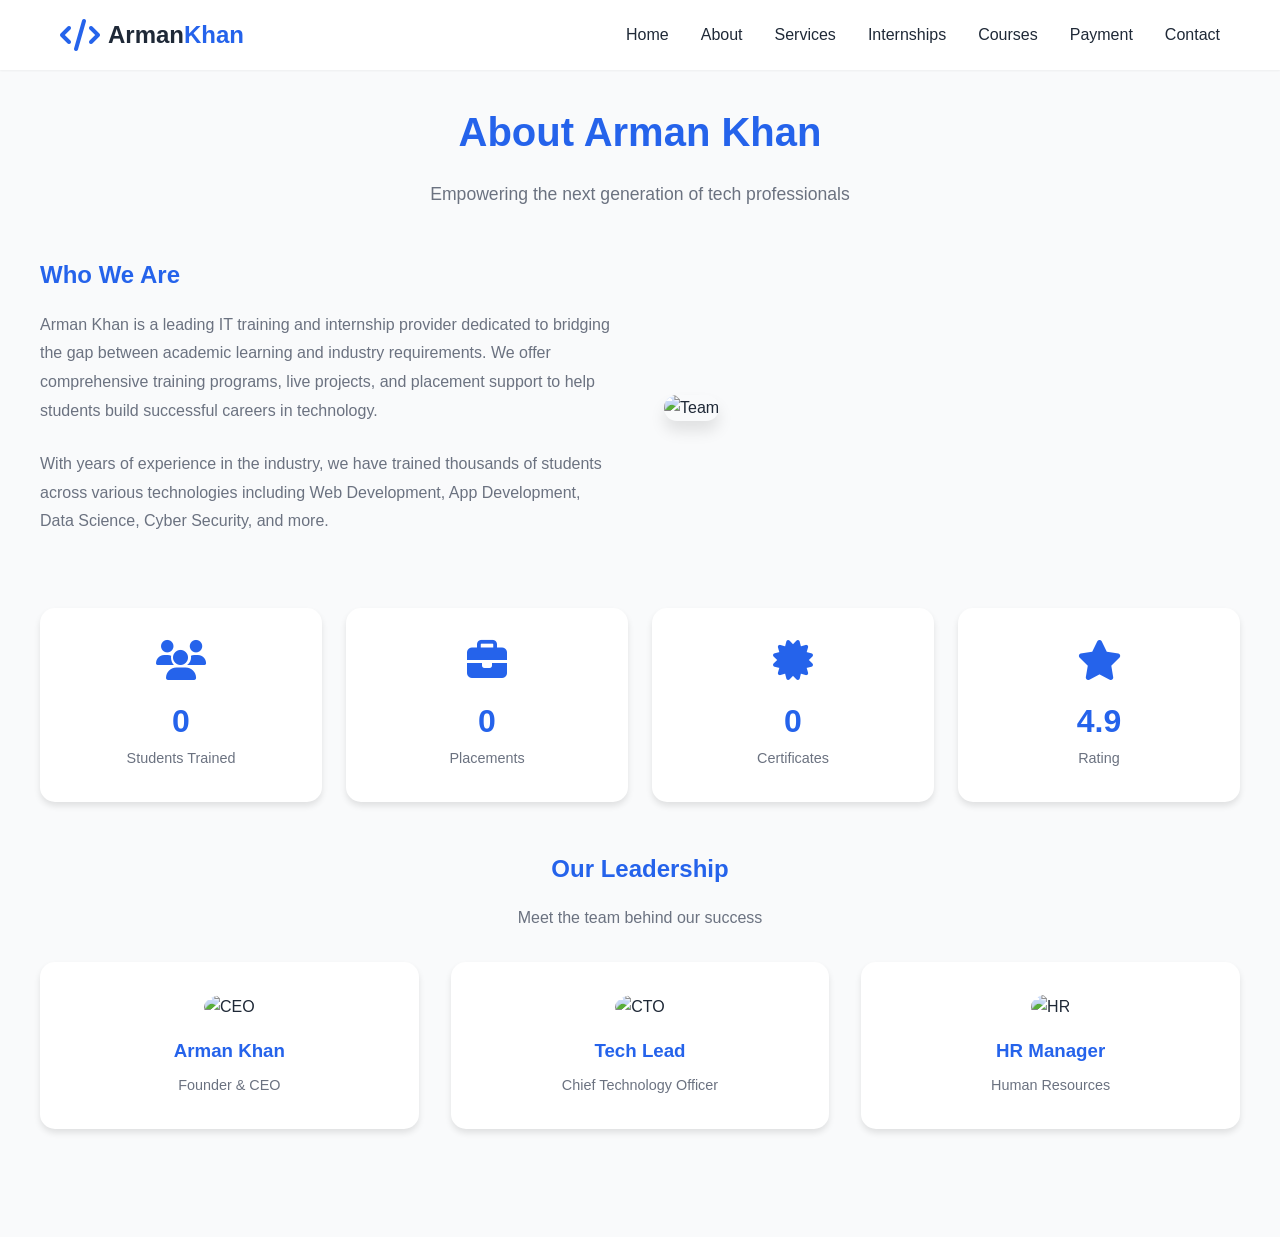
==== pages/about.html @ 66ed19c0 "Added multiple pages: About, Courses, Payment (Razorpay), Contact, Refer & Earn Co-authored-by: Qwen" ====
<!DOCTYPE html>
<html lang="en">
<head>
    <meta charset="UTF-8">
    <meta name="viewport" content="width=device-width, initial-scale=1.0">
    <title>About Us - Arman Khan</title>
    <link rel="stylesheet" href="../style.css">
    <link rel="stylesheet" href="https://cdnjs.cloudflare.com/ajax/libs/font-awesome/6.4.0/css/all.min.css">
    <style>
        .page-wrapper { min-height: 100vh; padding: 100px 20px 60px; background: var(--bg-light); }
        .page-container { max-width: 1200px; margin: 0 auto; }
        .page-header { text-align: center; margin-bottom: 3rem; }
        .page-header h1 { font-size: 2.5rem; color: var(--primary-color); margin-bottom: 1rem; }
        .page-header p { color: var(--text-secondary); font-size: 1.1rem; }
        .about-grid { display: grid; grid-template-columns: 1fr 1fr; gap: 3rem; align-items: center; margin-bottom: 3rem; }
        .about-content h2 { color: var(--primary-color); margin-bottom: 1rem; }
        .about-content p { color: var(--text-secondary); line-height: 1.8; margin-bottom: 1.5rem; }
        .about-image img { width: 100%; border-radius: 15px; box-shadow: var(--shadow-lg); }
        .stats-grid { display: grid; grid-template-columns: repeat(4, 1fr); gap: 1.5rem; margin: 3rem 0; }
        .stat-card { background: white; padding: 2rem; border-radius: 15px; text-align: center; box-shadow: var(--shadow-md); }
        .stat-card i { font-size: 2.5rem; color: var(--primary-color); margin-bottom: 1rem; }
        .stat-card .number { font-size: 2rem; font-weight: 700; color: var(--primary-color); }
        .stat-card .label { color: var(--text-secondary); font-size: 0.9rem; }
        .team-section { text-align: center; margin: 3rem 0; }
        .team-grid { display: grid; grid-template-columns: repeat(auto-fit, minmax(250px, 1fr)); gap: 2rem; margin-top: 2rem; }
        .team-card { background: white; padding: 2rem; border-radius: 15px; text-align: center; box-shadow: var(--shadow-md); }
        .team-card img { width: 120px; height: 120px; border-radius: 50%; margin-bottom: 1rem; object-fit: cover; }
        .team-card h3 { color: var(--primary-color); margin-bottom: 0.5rem; }
        .team-card p { color: var(--text-secondary); font-size: 0.9rem; }
        @media (max-width: 768px) { .about-grid, .stats-grid { grid-template-columns: 1fr; } }
    </style>
</head>
<body>
    <nav class="navbar" id="navbar">
        <div class="container nav-container">
            <a href="../index.html" class="logo">
                <i class="fas fa-code"></i>
                <span>Arman<span class="highlight">Khan</span></span>
            </a>
            <ul class="nav-menu">
                <li><a href="../index.html">Home</a></li>
                <li><a href="about.html">About</a></li>
                <li><a href="../index.html#services">Services</a></li>
                <li><a href="../index.html#internships">Internships</a></li>
                <li><a href="courses.html">Courses</a></li>
                <li><a href="payment.html">Payment</a></li>
                <li><a href="../index.html#contact">Contact</a></li>
            </ul>
        </div>
    </nav>

    <div class="page-wrapper">
        <div class="page-container">
            <div class="page-header">
                <h1>About Arman Khan</h1>
                <p>Empowering the next generation of tech professionals</p>
            </div>

            <div class="about-grid">
                <div class="about-content">
                    <h2>Who We Are</h2>
                    <p>Arman Khan is a leading IT training and internship provider dedicated to bridging the gap between academic learning and industry requirements. We offer comprehensive training programs, live projects, and placement support to help students build successful careers in technology.</p>
                    <p>With years of experience in the industry, we have trained thousands of students across various technologies including Web Development, App Development, Data Science, Cyber Security, and more.</p>
                </div>
                <div class="about-image">
                    <img src="https://images.unsplash.com/photo-1522071820081-009f0129c71c?w=600" alt="Team">
                </div>
            </div>

            <div class="stats-grid">
                <div class="stat-card">
                    <i class="fas fa-users"></i>
                    <div class="number" data-count="5000">0</div>
                    <div class="label">Students Trained</div>
                </div>
                <div class="stat-card">
                    <i class="fas fa-briefcase"></i>
                    <div class="number" data-count="500">0</div>
                    <div class="label">Placements</div>
                </div>
                <div class="stat-card">
                    <i class="fas fa-certificate"></i>
                    <div class="number" data-count="100">0</div>
                    <div class="label">Certificates</div>
                </div>
                <div class="stat-card">
                    <i class="fas fa-star"></i>
                    <div class="number">4.9</div>
                    <div class="label">Rating</div>
                </div>
            </div>

            <div class="team-section">
                <h2 style="color: var(--primary-color); margin-bottom: 1rem;">Our Leadership</h2>
                <p style="color: var(--text-secondary);">Meet the team behind our success</p>
                <div class="team-grid">
                    <div class="team-card">
                        <img src="https://avatar.iran.liara.run/public/1" alt="CEO">
                        <h3>Arman Khan</h3>
                        <p>Founder & CEO</p>
                    </div>
                    <div class="team-card">
                        <img src="https://avatar.iran.liara.run/public/2" alt="CTO">
                        <h3>Tech Lead</h3>
                        <p>Chief Technology Officer</p>
                    </div>
                    <div class="team-card">
                        <img src="https://avatar.iran.liara.run/public/3" alt="HR">
                        <h3>HR Manager</h3>
                        <p>Human Resources</p>
                    </div>
                </div>
            </div>
        </div>
    </div>

    <script src="../script.js"></script>
</body>
</html>
---- style.css ----
/* ==================== RESET & BASE ==================== */
* {
    margin: 0;
    padding: 0;
    box-sizing: border-box;
}

:root {
    --primary-color: #2563eb;
    --primary-dark: #1d4ed8;
    --secondary-color: #0ea5e9;
    --accent-color: #f59e0b;
    --success-color: #10b981;
    --text-primary: #1f2937;
    --text-secondary: #6b7280;
    --text-light: #9ca3af;
    --bg-white: #ffffff;
    --bg-light: #f9fafb;
    --bg-dark: #111827;
    --border-color: #e5e7eb;
    --shadow-sm: 0 1px 2px rgba(0, 0, 0, 0.05);
    --shadow-md: 0 4px 6px rgba(0, 0, 0, 0.1);
    --shadow-lg: 0 10px 15px rgba(0, 0, 0, 0.1);
    --shadow-xl: 0 20px 25px rgba(0, 0, 0, 0.15);
}

html {
    scroll-behavior: smooth;
}

body {
    font-family: 'Segoe UI', Tahoma, Geneva, Verdana, sans-serif;
    line-height: 1.6;
    color: var(--text-primary);
    background: var(--bg-white);
}

.container {
    max-width: 1200px;
    margin: 0 auto;
    padding: 0 20px;
}

.highlight {
    color: var(--primary-color);
}

.text-center {
    text-align: center;
}

/* ==================== NAVIGATION ==================== */
.navbar {
    position: fixed;
    top: 0;
    left: 0;
    right: 0;
    background: var(--bg-white);
    box-shadow: var(--shadow-sm);
    z-index: 1000;
    transition: all 0.3s ease;
}

.navbar.scrolled {
    box-shadow: var(--shadow-md);
}

.nav-container {
    display: flex;
    justify-content: space-between;
    align-items: center;
    padding: 1rem 20px;
}

.logo {
    display: flex;
    align-items: center;
    gap: 0.5rem;
    font-size: 1.5rem;
    font-weight: 700;
    color: var(--text-primary);
    text-decoration: none;
}

.logo i {
    color: var(--primary-color);
    font-size: 2rem;
}

.nav-menu {
    display: flex;
    list-style: none;
    gap: 2rem;
}

.nav-menu a {
    text-decoration: none;
    color: var(--text-primary);
    font-weight: 500;
    transition: color 0.3s ease;
    position: relative;
}

.nav-menu a::after {
    content: '';
    position: absolute;
    bottom: -5px;
    left: 0;
    width: 0;
    height: 2px;
    background: var(--primary-color);
    transition: width 0.3s ease;
}

.nav-menu a:hover::after {
    width: 100%;
}

.nav-menu a:hover {
    color: var(--primary-color);
}

.nav-buttons {
    display: flex;
    gap: 1rem;
}

.btn-login, .btn-register {
    padding: 0.5rem 1.5rem;
    border-radius: 8px;
    text-decoration: none;
    font-weight: 600;
    transition: all 0.3s ease;
}

.btn-login {
    color: var(--primary-color);
    border: 2px solid var(--primary-color);
}

.btn-login:hover {
    background: var(--primary-color);
    color: var(--bg-white);
}

.btn-register {
    background: var(--primary-color);
    color: var(--bg-white);
    border: 2px solid var(--primary-color);
}

.btn-register:hover {
    background: var(--primary-dark);
    border-color: var(--primary-dark);
}

.hamburger {
    display: none;
    flex-direction: column;
    gap: 5px;
    cursor: pointer;
}

.hamburger span {
    width: 25px;
    height: 3px;
    background: var(--primary-color);
    border-radius: 3px;
    transition: all 0.3s ease;
}

/* ==================== HERO SECTION ==================== */
.hero {
    position: relative;
    min-height: 100vh;
    display: flex;
    align-items: center;
    background: linear-gradient(135deg, #667eea 0%, #764ba2 100%);
    padding: 100px 20px 60px;
    overflow: hidden;
}

.hero-overlay {
    position: absolute;
    inset: 0;
    background: url('data:image/svg+xml,<svg xmlns="http://www.w3.org/2000/svg" viewBox="0 0 100 100"><circle cx="10" cy="10" r="1" fill="rgba(255,255,255,0.1)"/><circle cx="30" cy="50" r="1.5" fill="rgba(255,255,255,0.1)"/><circle cx="70" cy="30" r="1" fill="rgba(255,255,255,0.1)"/><circle cx="90" cy="80" r="1.5" fill="rgba(255,255,255,0.1)"/></svg>');
    opacity: 0.5;
}

.hero-content {
    position: relative;
    z-index: 1;
    text-align: center;
    color: var(--bg-white);
}

.hero-title {
    font-size: 3rem;
    font-weight: 800;
    margin-bottom: 1rem;
    line-height: 1.2;
}

.hero-title .highlight {
    color: var(--accent-color);
}

.hero-subtitle {
    font-size: 1.25rem;
    max-width: 700px;
    margin: 0 auto 2rem;
    opacity: 0.95;
}

.hero-stats {
    display: grid;
    grid-template-columns: repeat(4, 1fr);
    gap: 2rem;
    margin-bottom: 2rem;
}

.stat-item {
    display: flex;
    flex-direction: column;
    align-items: center;
    gap: 0.5rem;
}

.stat-item i {
    font-size: 2rem;
    margin-bottom: 0.5rem;
    color: var(--accent-color);
}

.stat-number {
    font-size: 2rem;
    font-weight: 700;
}

.stat-label {
    font-size: 0.875rem;
    opacity: 0.9;
}

.hero-buttons {
    display: flex;
    gap: 1rem;
    justify-content: center;
    flex-wrap: wrap;
    margin-bottom: 2rem;
}

.btn-primary, .btn-secondary, .btn-outline {
    padding: 1rem 2rem;
    border-radius: 10px;
    text-decoration: none;
    font-weight: 600;
    display: inline-flex;
    align-items: center;
    gap: 0.5rem;
    transition: all 0.3s ease;
}

.btn-primary {
    background: var(--accent-color);
    color: var(--bg-white);
}

.btn-primary:hover {
    transform: translateY(-3px);
    box-shadow: 0 10px 30px rgba(245, 158, 11, 0.4);
}

.btn-secondary {
    background: var(--bg-white);
    color: var(--primary-color);
}

.btn-secondary:hover {
    transform: translateY(-3px);
    box-shadow: 0 10px 30px rgba(255, 255, 255, 0.3);
}

.btn-outline {
    border: 2px solid var(--bg-white);
    color: var(--bg-white);
}

.btn-outline:hover {
    background: var(--bg-white);
    color: var(--primary-color);
}

.trust-badges {
    display: flex;
    gap: 2rem;
    justify-content: center;
    flex-wrap: wrap;
    margin-top: 2rem;
}

.trust-badges span {
    display: flex;
    align-items: center;
    gap: 0.5rem;
    font-size: 0.875rem;
    opacity: 0.9;
}

.trust-badges i {
    color: var(--success-color);
}

/* ==================== ABOUT SECTION ==================== */
.about {
    padding: 80px 20px;
    background: var(--bg-light);
}

.about-grid {
    display: grid;
    grid-template-columns: 1fr 1fr;
    gap: 4rem;
    align-items: center;
}

.section-title {
    font-size: 2.5rem;
    font-weight: 700;
    margin-bottom: 1rem;
}

.about-text {
    color: var(--text-secondary);
    font-size: 1.1rem;
    margin-bottom: 2rem;
    line-height: 1.8;
}

.mission-vision {
    display: grid;
    grid-template-columns: 1fr 1fr;
    gap: 1.5rem;
    margin-bottom: 2rem;
}

.mv-card {
    background: var(--bg-white);
    padding: 1.5rem;
    border-radius: 12px;
    box-shadow: var(--shadow-sm);
}

.mv-card i {
    font-size: 2rem;
    color: var(--primary-color);
    margin-bottom: 1rem;
}

.mv-card h3 {
    font-size: 1.25rem;
    margin-bottom: 0.5rem;
}

.mv-card p {
    color: var(--text-secondary);
    font-size: 0.9rem;
}

.about-features {
    display: grid;
    grid-template-columns: 1fr 1fr;
    gap: 1rem;
}

.feature {
    display: flex;
    align-items: center;
    gap: 0.75rem;
}

.feature i {
    color: var(--success-color);
    font-size: 1.25rem;
}

.about-image {
    position: relative;
}

.image-wrapper img {
    width: 100%;
    border-radius: 20px;
    box-shadow: var(--shadow-xl);
}

.experience-badge {
    position: absolute;
    bottom: -20px;
    left: -20px;
    background: var(--primary-color);
    color: var(--bg-white);
    padding: 1.5rem;
    border-radius: 15px;
    text-align: center;
    box-shadow: var(--shadow-lg);
}

.experience-badge .years {
    display: block;
    font-size: 2.5rem;
    font-weight: 700;
}

.experience-badge .text {
    font-size: 0.875rem;
    opacity: 0.9;
}

/* ==================== SERVICES SECTION ==================== */
.services {
    padding: 80px 20px;
}

.section-subtitle {
    color: var(--text-secondary);
    font-size: 1.1rem;
    margin-bottom: 3rem;
}

.services-grid {
    display: grid;
    grid-template-columns: repeat(3, 1fr);
    gap: 2rem;
}

.service-card {
    background: var(--bg-white);
    border: 1px solid var(--border-color);
    border-radius: 15px;
    padding: 2rem;
    transition: all 0.3s ease;
}

.service-card:hover {
    transform: translateY(-10px);
    box-shadow: var(--shadow-xl);
    border-color: var(--primary-color);
}

.service-icon {
    width: 70px;
    height: 70px;
    background: linear-gradient(135deg, var(--primary-color), var(--secondary-color));
    border-radius: 15px;
    display: flex;
    align-items: center;
    justify-content: center;
    margin-bottom: 1.5rem;
}

.service-icon i {
    font-size: 2rem;
    color: var(--bg-white);
}

.service-card h3 {
    font-size: 1.5rem;
    margin-bottom: 1rem;
}

.service-card p {
    color: var(--text-secondary);
    margin-bottom: 1.5rem;
    line-height: 1.7;
}

.service-features {
    list-style: none;
    margin-bottom: 1.5rem;
}

.service-features li {
    display: flex;
    align-items: center;
    gap: 0.5rem;
    margin-bottom: 0.5rem;
    color: var(--text-secondary);
}

.service-features i {
    color: var(--success-color);
}

.btn-service {
    display: inline-flex;
    align-items: center;
    gap: 0.5rem;
    color: var(--primary-color);
    text-decoration: none;
    font-weight: 600;
    transition: gap 0.3s ease;
}

.btn-service:hover {
    gap: 1rem;
}

/* ==================== INTERNSHIPS SECTION ==================== */
.internships {
    padding: 80px 20px;
    background: var(--bg-light);
}

.internship-grid {
    display: grid;
    grid-template-columns: repeat(3, 1fr);
    gap: 2rem;
    margin-bottom: 3rem;
}

.internship-card {
    background: var(--bg-white);
    border: 1px solid var(--border-color);
    border-radius: 15px;
    overflow: hidden;
    transition: all 0.3s ease;
    position: relative;
}

.internship-card:hover {
    transform: translateY(-10px);
    box-shadow: var(--shadow-xl);
}

.internship-card.featured {
    border-color: var(--accent-color);
    box-shadow: 0 0 30px rgba(245, 158, 11, 0.2);
}

.internship-card .badge {
    position: absolute;
    top: 15px;
    right: 15px;
    background: var(--accent-color);
    color: var(--bg-white);
    padding: 0.25rem 1rem;
    border-radius: 20px;
    font-size: 0.75rem;
    font-weight: 600;
}

.card-header {
    background: linear-gradient(135deg, var(--primary-color), var(--secondary-color));
    color: var(--bg-white);
    padding: 1.5rem;
    display: flex;
    align-items: center;
    gap: 1rem;
}

.card-header i {
    font-size: 2.5rem;
}

.card-header h3 {
    font-size: 1.25rem;
}

.card-body {
    padding: 1.5rem;
}

.duration, .mode {
    display: flex;
    align-items: center;
    gap: 0.5rem;
    color: var(--text-secondary);
    margin-bottom: 0.75rem;
    font-size: 0.9rem;
}

.internship-features {
    list-style: none;
    margin-bottom: 1.5rem;
}

.internship-features li {
    display: flex;
    align-items: center;
    gap: 0.5rem;
    margin-bottom: 0.5rem;
    color: var(--text-secondary);
    font-size: 0.9rem;
}

.internship-features i {
    color: var(--primary-color);
}

.pricing {
    display: flex;
    align-items: center;
    gap: 1rem;
    margin-bottom: 1rem;
}

.original-price {
    text-decoration: line-through;
    color: var(--text-light);
    font-size: 1rem;
}

.discounted-price {
    font-size: 1.75rem;
    font-weight: 700;
    color: var(--success-color);
}

.rating {
    display: flex;
    align-items: center;
    gap: 0.5rem;
    margin-bottom: 1rem;
    font-size: 0.9rem;
}

.rating i {
    color: var(--accent-color);
}

.rating span {
    color: var(--text-secondary);
}

.btn-enroll {
    display: block;
    width: 100%;
    padding: 1rem;
    background: linear-gradient(135deg, var(--primary-color), var(--secondary-color));
    color: var(--bg-white);
    text-align: center;
    text-decoration: none;
    font-weight: 600;
    border: none;
    transition: all 0.3s ease;
}

.btn-enroll:hover {
    opacity: 0.9;
    transform: scale(1.02);
}

.internship-benefits {
    text-align: center;
}

.internship-benefits h3 {
    font-size: 1.75rem;
    margin-bottom: 2rem;
}

.benefits-grid {
    display: grid;
    grid-template-columns: repeat(6, 1fr);
    gap: 1.5rem;
}

.benefit-item {
    display: flex;
    flex-direction: column;
    align-items: center;
    gap: 0.5rem;
}

.benefit-item i {
    font-size: 2.5rem;
    color: var(--primary-color);
}

.benefit-item span {
    font-size: 0.875rem;
    color: var(--text-secondary);
}

/* ==================== COURSES SECTION ==================== */
.courses {
    padding: 80px 20px;
}

.courses-grid {
    display: grid;
    grid-template-columns: repeat(4, 1fr);
    gap: 1.5rem;
    margin-bottom: 3rem;
}

.course-card {
    background: var(--bg-white);
    border: 1px solid var(--border-color);
    border-radius: 15px;
    overflow: hidden;
    transition: all 0.3s ease;
}

.course-card:hover {
    transform: translateY(-5px);
    box-shadow: var(--shadow-lg);
}

.course-image {
    height: 150px;
    background: linear-gradient(135deg, var(--primary-color), var(--secondary-color));
    display: flex;
    align-items: center;
    justify-content: center;
}

.course-image i {
    font-size: 4rem;
    color: var(--bg-white);
}

.course-content {
    padding: 1.5rem;
}

.course-content h4 {
    font-size: 1.1rem;
    margin-bottom: 0.5rem;
}

.course-content p {
    color: var(--text-secondary);
    font-size: 0.9rem;
    margin-bottom: 1rem;
}

.course-meta {
    display: flex;
    gap: 1rem;
    margin-bottom: 1rem;
    font-size: 0.875rem;
    color: var(--text-secondary);
}

.course-meta span {
    display: flex;
    align-items: center;
    gap: 0.25rem;
}

.btn-course {
    display: block;
    width: 100%;
    padding: 0.75rem;
    background: var(--primary-color);
    color: var(--bg-white);
    text-align: center;
    text-decoration: none;
    border-radius: 8px;
    font-weight: 600;
    transition: all 0.3s ease;
}

.btn-course:hover {
    background: var(--primary-dark);
}

.course-stats {
    display: flex;
    justify-content: center;
    gap: 4rem;
}

.course-stat {
    text-align: center;
}

.course-stat .number {
    display: block;
    font-size: 2.5rem;
    font-weight: 700;
    color: var(--primary-color);
}

.course-stat .label {
    color: var(--text-secondary);
    font-size: 0.9rem;
}

/* ==================== CONTACT SECTION ==================== */
.contact {
    padding: 80px 20px;
    background: var(--bg-light);
}

.contact-grid {
    display: grid;
    grid-template-columns: 1fr 1.5fr;
    gap: 3rem;
}

.info-card {
    display: flex;
    gap: 1rem;
    margin-bottom: 1.5rem;
}

.info-card i {
    width: 50px;
    height: 50px;
    background: linear-gradient(135deg, var(--primary-color), var(--secondary-color));
    border-radius: 12px;
    display: flex;
    align-items: center;
    justify-content: center;
    color: var(--bg-white);
    font-size: 1.25rem;
    flex-shrink: 0;
}

.info-card h4 {
    font-size: 1rem;
    margin-bottom: 0.25rem;
}

.info-card p {
    color: var(--text-secondary);
    font-size: 0.9rem;
    line-height: 1.6;
}

.social-links {
    display: flex;
    gap: 1rem;
    margin-top: 2rem;
}

.social-links a {
    width: 45px;
    height: 45px;
    background: var(--primary-color);
    border-radius: 10px;
    display: flex;
    align-items: center;
    justify-content: center;
    color: var(--bg-white);
    font-size: 1.25rem;
    transition: all 0.3s ease;
}

.social-links a:hover {
    background: var(--primary-dark);
    transform: translateY(-3px);
}

.contact-form-wrapper {
    background: var(--bg-white);
    padding: 2rem;
    border-radius: 15px;
    box-shadow: var(--shadow-md);
}

.contact-form h3 {
    font-size: 1.5rem;
    margin-bottom: 1.5rem;
}

.form-group {
    margin-bottom: 1rem;
}

.form-group input,
.form-group select,
.form-group textarea {
    width: 100%;
    padding: 0.875rem 1rem;
    border: 1px solid var(--border-color);
    border-radius: 10px;
    font-size: 1rem;
    font-family: inherit;
    transition: border-color 0.3s ease;
}

.form-group input:focus,
.form-group select:focus,
.form-group textarea:focus {
    outline: none;
    border-color: var(--primary-color);
}

.form-group textarea {
    resize: vertical;
}

.btn-submit {
    width: 100%;
    padding: 1rem;
    background: linear-gradient(135deg, var(--primary-color), var(--secondary-color));
    color: var(--bg-white);
    border: none;
    border-radius: 10px;
    font-size: 1rem;
    font-weight: 600;
    cursor: pointer;
    display: flex;
    align-items: center;
    justify-content: center;
    gap: 0.5rem;
    transition: all 0.3s ease;
}

.btn-submit:hover {
    opacity: 0.9;
    transform: translateY(-2px);
}

/* ==================== FOOTER ==================== */
.footer {
    background: var(--bg-dark);
    color: var(--text-light);
    padding: 60px 20px 20px;
}

.footer-grid {
    display: grid;
    grid-template-columns: 2fr 1fr 1fr 1fr 1.5fr;
    gap: 2rem;
    margin-bottom: 2rem;
}

.footer-logo {
    display: flex;
    align-items: center;
    gap: 0.5rem;
    font-size: 1.5rem;
    font-weight: 700;
    color: var(--bg-white);
    text-decoration: none;
    margin-bottom: 1rem;
}

.footer-logo i {
    color: var(--primary-color);
}

.footer-about p {
    line-height: 1.8;
    margin-bottom: 1rem;
}

.payment-methods {
    display: flex;
    gap: 1rem;
    font-size: 2rem;
}

.footer-links h4,
.footer-newsletter h4 {
    color: var(--bg-white);
    font-size: 1.1rem;
    margin-bottom: 1rem;
}

.footer-links ul {
    list-style: none;
}

.footer-links li {
    margin-bottom: 0.5rem;
}

.footer-links a {
    color: var(--text-light);
    text-decoration: none;
    transition: color 0.3s ease;
}

.footer-links a:hover {
    color: var(--primary-color);
}

.newsletter-form {
    display: flex;
    gap: 0.5rem;
    margin-bottom: 1rem;
}

.newsletter-form input {
    flex: 1;
    padding: 0.75rem 1rem;
    border: none;
    border-radius: 8px;
    background: rgba(255, 255, 255, 0.1);
    color: var(--bg-white);
}

.newsletter-form input::placeholder {
    color: var(--text-light);
}

.newsletter-form button {
    padding: 0.75rem 1rem;
    background: var(--primary-color);
    border: none;
    border-radius: 8px;
    color: var(--bg-white);
    cursor: pointer;
    transition: background 0.3s ease;
}

.newsletter-form button:hover {
    background: var(--primary-dark);
}

.contact-highlight {
    margin-top: 1rem;
    padding-top: 1rem;
    border-top: 1px solid rgba(255, 255, 255, 0.1);
}

.contact-highlight p {
    display: flex;
    align-items: center;
    gap: 0.5rem;
    margin-bottom: 0.5rem;
}

.contact-highlight a {
    color: var(--success-color);
    text-decoration: none;
    font-size: 1.25rem;
    font-weight: 600;
}

.footer-bottom {
    display: flex;
    justify-content: space-between;
    align-items: center;
    padding-top: 2rem;
    border-top: 1px solid rgba(255, 255, 255, 0.1);
}

.footer-badges {
    display: flex;
    gap: 1rem;
}

.footer-badges span {
    padding: 0.25rem 1rem;
    background: rgba(255, 255, 255, 0.1);
    border-radius: 20px;
    font-size: 0.875rem;
}

/* ==================== WHATSAPP FLOAT ==================== */
.whatsapp-float {
    position: fixed;
    bottom: 30px;
    right: 30px;
    width: 60px;
    height: 60px;
    background: #25d366;
    border-radius: 50%;
    display: flex;
    align-items: center;
    justify-content: center;
    color: var(--bg-white);
    font-size: 2rem;
    box-shadow: 0 4px 15px rgba(37, 211, 102, 0.4);
    z-index: 999;
    transition: all 0.3s ease;
}

.whatsapp-float:hover {
    transform: scale(1.1);
    box-shadow: 0 6px 20px rgba(37, 211, 102, 0.6);
}

/* ==================== SCROLL TOP ==================== */
.scroll-top {
    position: fixed;
    bottom: 100px;
    right: 30px;
    width: 50px;
    height: 50px;
    background: var(--primary-color);
    border: none;
    border-radius: 50%;
    color: var(--bg-white);
    font-size: 1.25rem;
    cursor: pointer;
    opacity: 0;
    visibility: hidden;
    transition: all 0.3s ease;
    z-index: 998;
}

.scroll-top.visible {
    opacity: 1;
    visibility: visible;
}

.scroll-top:hover {
    background: var(--primary-dark);
    transform: translateY(-5px);
}

/* ==================== RESPONSIVE ==================== */
@media (max-width: 1024px) {
    .hero-stats {
        grid-template-columns: repeat(2, 1fr);
    }
    
    .services-grid {
        grid-template-columns: repeat(2, 1fr);
    }
    
    .internship-grid {
        grid-template-columns: repeat(2, 1fr);
    }
    
    .courses-grid {
        grid-template-columns: repeat(2, 1fr);
    }
    
    .footer-grid {
        grid-template-columns: repeat(3, 1fr);
    }
    
    .benefits-grid {
        grid-template-columns: repeat(3, 1fr);
    }
}

@media (max-width: 768px) {
    .nav-menu {
        position: fixed;
        top: 70px;
        left: -100%;
        width: 100%;
        background: var(--bg-white);
        flex-direction: column;
        padding: 2rem;
        gap: 1rem;
        transition: left 0.3s ease;
        box-shadow: var(--shadow-lg);
    }
    
    .nav-menu.active {
        left: 0;
    }
    
    .nav-buttons {
        display: none;
    }
    
    .hamburger {
        display: flex;
    }
    
    .hero-title {
        font-size: 2rem;
    }
    
    .hero-subtitle {
        font-size: 1rem;
    }
    
    .hero-stats {
        grid-template-columns: repeat(2, 1fr);
        gap: 1rem;
    }
    
    .hero-buttons {
        flex-direction: column;
        align-items: center;
    }
    
    .trust-badges {
        flex-direction: column;
        gap: 1rem;
    }
    
    .about-grid {
        grid-template-columns: 1fr;
        gap: 2rem;
    }
    
    .mission-vision {
        grid-template-columns: 1fr;
    }
    
    .about-features {
        grid-template-columns: 1fr;
    }
    
    .services-grid {
        grid-template-columns: 1fr;
    }
    
    .internship-grid {
        grid-template-columns: 1fr;
    }
    
    .courses-grid {
        grid-template-columns: 1fr;
    }
    
    .contact-grid {
        grid-template-columns: 1fr;
    }
    
    .footer-grid {
        grid-template-columns: 1fr;
    }
    
    .course-stats {
        flex-direction: column;
        gap: 2rem;
    }
    
    .benefits-grid {
        grid-template-columns: repeat(2, 1fr);
    }
}

@media (max-width: 480px) {
    .stat-number {
        font-size: 1.5rem;
    }
    
    .section-title {
        font-size: 1.75rem;
    }
    
    .benefits-grid {
        grid-template-columns: 1fr;
    }
}

/* ==================== PAYMENT SECTION ==================== */
.payment {
    padding: 80px 20px;
    background: var(--bg-light);
}

.payment-grid {
    display: grid;
    grid-template-columns: repeat(3, 1fr);
    gap: 2rem;
    margin-bottom: 3rem;
}

.payment-card {
    background: var(--bg-white);
    border: 1px solid var(--border-color);
    border-radius: 15px;
    padding: 2rem;
    text-align: center;
    transition: all 0.3s ease;
}

.payment-card:hover {
    transform: translateY(-5px);
    box-shadow: var(--shadow-xl);
    border-color: var(--primary-color);
}

.payment-icon {
    width: 80px;
    height: 80px;
    margin: 0 auto 1.5rem;
    border-radius: 50%;
    display: flex;
    align-items: center;
    justify-content: center;
}

.payment-icon.upi {
    background: linear-gradient(135deg, #667eea, #764ba2);
}

.payment-icon.card {
    background: linear-gradient(135deg, #f093fb, #f5576c);
}

.payment-icon.bank {
    background: linear-gradient(135deg, #4facfe, #00f2fe);
}

.payment-icon i {
    font-size: 2.5rem;
    color: var(--bg-white);
}

.payment-card h3 {
    font-size: 1.5rem;
    margin-bottom: 0.5rem;
}

.payment-card > p {
    color: var(--text-secondary);
    margin-bottom: 1.5rem;
}

.qr-code {
    margin: 1.5rem 0;
    padding: 1rem;
    background: var(--bg-light);
    border-radius: 10px;
}

.qr-code img {
    max-width: 200px;
}

.upi-id {
    margin: 1rem 0;
    padding: 1rem;
    background: var(--bg-light);
    border-radius: 8px;
}

.upi-id code {
    display: block;
    margin-top: 0.5rem;
    font-size: 1.1rem;
    color: var(--primary-color);
    font-weight: 600;
}

.payment-apps {
    display: flex;
    justify-content: center;
    gap: 1rem;
    margin: 1.5rem 0;
    flex-wrap: wrap;
}

.payment-apps img {
    height: 40px;
    object-fit: contain;
}

.card-logos {
    font-size: 3rem;
    display: flex;
    justify-content: center;
    gap: 1rem;
    margin: 1.5rem 0;
    color: var(--text-secondary);
}

.card-form {
    display: flex;
    flex-direction: column;
    gap: 1rem;
    margin-top: 1.5rem;
}

.card-form input {
    padding: 0.875rem 1rem;
    border: 1px solid var(--border-color);
    border-radius: 8px;
    font-size: 1rem;
}

.card-details {
    display: flex;
    gap: 1rem;
}

.card-details input {
    flex: 1;
}

.bank-details {
    text-align: left;
    padding: 1.5rem;
    background: var(--bg-light);
    border-radius: 10px;
    margin: 1.5rem 0;
}

.bank-details p {
    margin-bottom: 0.75rem;
    font-size: 0.9rem;
}

.btn-pay {
    width: 100%;
    padding: 1rem;
    background: linear-gradient(135deg, var(--success-color), #059669);
    color: var(--bg-white);
    border: none;
    border-radius: 10px;
    font-size: 1rem;
    font-weight: 600;
    cursor: pointer;
    display: flex;
    align-items: center;
    justify-content: center;
    gap: 0.5rem;
    transition: all 0.3s ease;
}

.btn-pay:hover {
    opacity: 0.9;
    transform: translateY(-2px);
}

.payment-security {
    display: flex;
    justify-content: center;
    gap: 3rem;
    flex-wrap: wrap;
}

.security-item {
    display: flex;
    align-items: center;
    gap: 0.75rem;
    color: var(--text-secondary);
}

.security-item i {
    font-size: 1.5rem;
    color: var(--success-color);
}

/* ==================== DOCUMENTS SECTION ==================== */
.documents {
    padding: 80px 20px;
}

.document-tabs {
    display: flex;
    justify-content: center;
    gap: 1rem;
    margin-bottom: 2rem;
}

.tab-btn {
    padding: 1rem 2rem;
    background: var(--bg-white);
    border: 2px solid var(--border-color);
    border-radius: 12px;
    font-size: 1rem;
    font-weight: 600;
    cursor: pointer;
    display: flex;
    align-items: center;
    gap: 0.5rem;
    transition: all 0.3s ease;
    color: var(--text-secondary);
}

.tab-btn i {
    font-size: 1.25rem;
}

.tab-btn.active {
    background: linear-gradient(135deg, var(--primary-color), var(--secondary-color));
    border-color: var(--primary-color);
    color: var(--bg-white);
}

.tab-btn:hover:not(.active) {
    border-color: var(--primary-color);
    color: var(--primary-color);
}

.document-form {
    display: none;
}

.document-form.active {
    display: block;
    animation: fadeIn 0.5s ease;
}

@keyframes fadeIn {
    from {
        opacity: 0;
        transform: translateY(20px);
    }
    to {
        opacity: 1;
        transform: translateY(0);
    }
}

.form-container {
    max-width: 800px;
    margin: 0 auto;
    background: var(--bg-white);
    padding: 2rem;
    border-radius: 15px;
    box-shadow: var(--shadow-lg);
}

.form-container h3 {
    font-size: 1.5rem;
    margin-bottom: 1.5rem;
    display: flex;
    align-items: center;
    gap: 0.75rem;
    color: var(--primary-color);
}

.form-row {
    display: grid;
    grid-template-columns: 1fr 1fr;
    gap: 1rem;
    margin-bottom: 1rem;
}

.btn-generate {
    width: 100%;
    padding: 1rem;
    background: linear-gradient(135deg, var(--primary-color), var(--secondary-color));
    color: var(--bg-white);
    border: none;
    border-radius: 10px;
    font-size: 1rem;
    font-weight: 600;
    cursor: pointer;
    display: flex;
    align-items: center;
    justify-content: center;
    gap: 0.5rem;
    transition: all 0.3s ease;
    margin-top: 1rem;
}

.btn-generate:hover {
    opacity: 0.9;
    transform: translateY(-2px);
}

.document-info {
    display: grid;
    grid-template-columns: repeat(3, 1fr);
    gap: 2rem;
    margin-top: 3rem;
    max-width: 900px;
    margin-left: auto;
    margin-right: auto;
}

.info-box {
    display: flex;
    gap: 1rem;
    padding: 1.5rem;
    background: var(--bg-light);
    border-radius: 12px;
}

.info-box i {
    font-size: 2rem;
    color: var(--primary-color);
}

.info-box h4 {
    font-size: 1rem;
    margin-bottom: 0.25rem;
}

.info-box p {
    font-size: 0.875rem;
    color: var(--text-secondary);
}

/* ==================== MODAL ==================== */
.modal {
    display: none;
    position: fixed;
    z-index: 2000;
    left: 0;
    top: 0;
    width: 100%;
    height: 100%;
    background: rgba(0, 0, 0, 0.7);
    animation: fadeIn 0.3s ease;
}

.modal.active {
    display: flex;
    align-items: center;
    justify-content: center;
}

.modal-content {
    background: var(--bg-white);
    padding: 2rem;
    border-radius: 15px;
    max-width: 500px;
    width: 90%;
    position: relative;
    animation: slideUp 0.3s ease;
}

@keyframes slideUp {
    from {
        transform: translateY(50px);
        opacity: 0;
    }
    to {
        transform: translateY(0);
        opacity: 1;
    }
}

.modal-close {
    position: absolute;
    right: 1rem;
    top: 1rem;
    font-size: 2rem;
    cursor: pointer;
    color: var(--text-secondary);
    transition: color 0.3s ease;
}

.modal-close:hover {
    color: var(--text-primary);
}

.modal-content h3 {
    font-size: 1.5rem;
    margin-bottom: 1.5rem;
    display: flex;
    align-items: center;
    gap: 0.75rem;
    color: var(--success-color);
}

/* ==================== RESPONSIVE FOR PAYMENT & DOCUMENTS ==================== */
@media (max-width: 1024px) {
    .payment-grid {
        grid-template-columns: repeat(2, 1fr);
    }
    
    .document-info {
        grid-template-columns: 1fr;
    }
}

@media (max-width: 768px) {
    .payment-grid {
        grid-template-columns: 1fr;
    }
    
    .form-row {
        grid-template-columns: 1fr;
    }
    
    .document-tabs {
        flex-direction: column;
        align-items: stretch;
    }
    
    .tab-btn {
        justify-content: center;
    }
    
    .payment-security {
        flex-direction: column;
        gap: 1rem;
        align-items: center;
    }
}
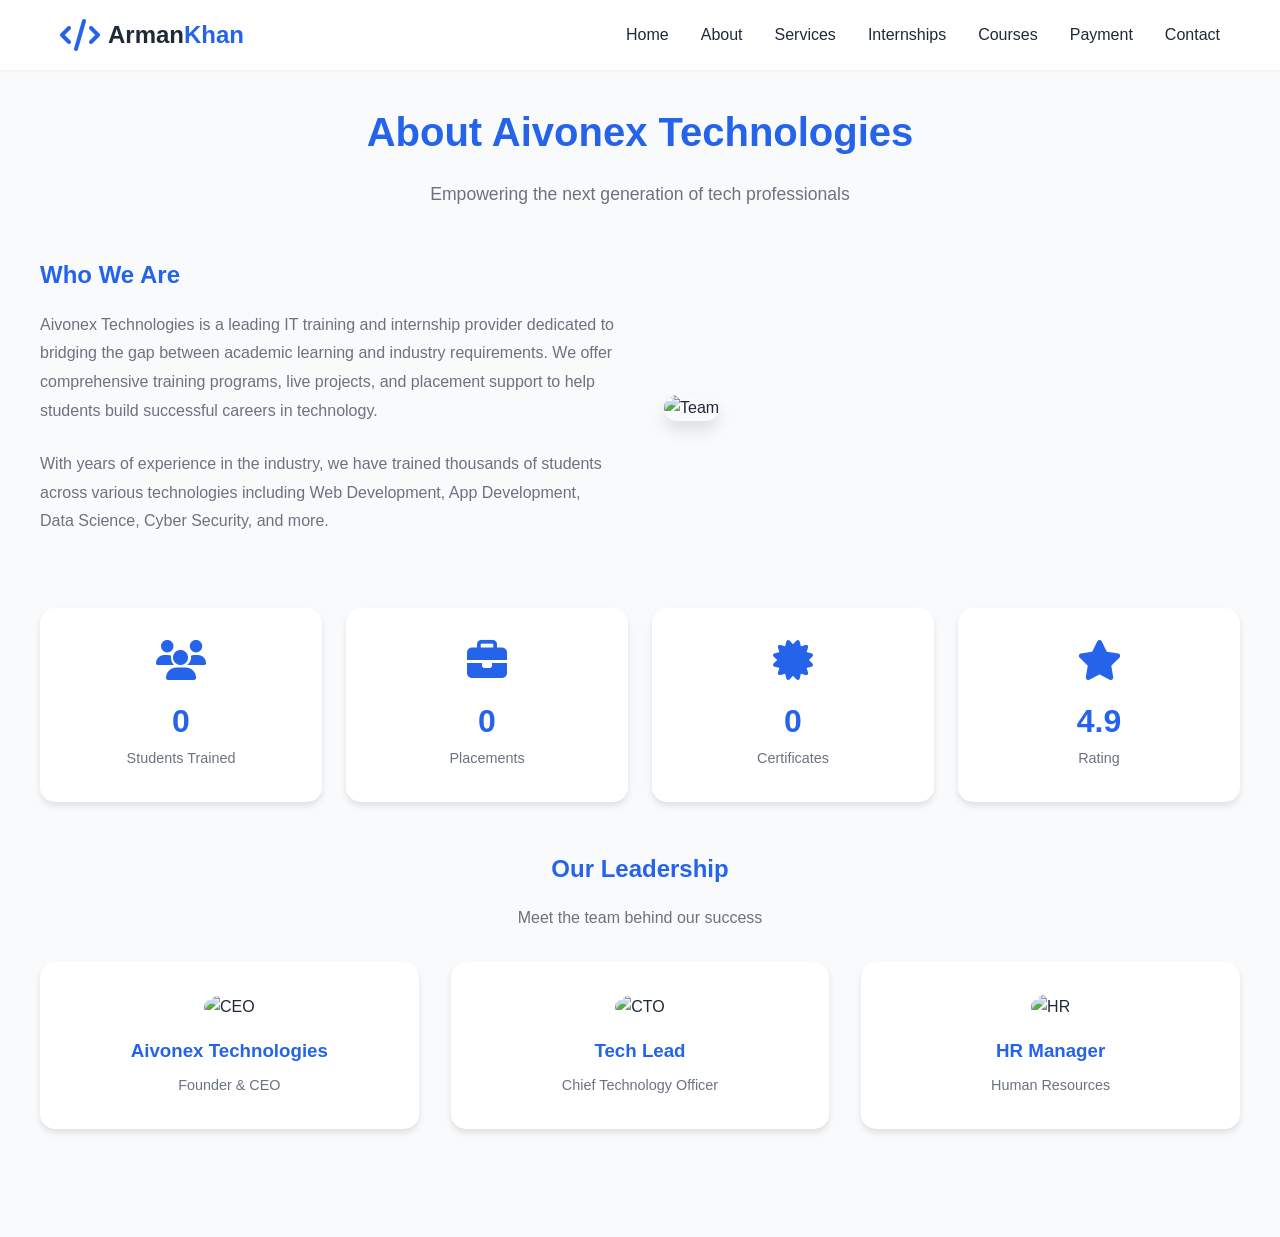
==== commit e5625d03: "Revert to Aivonex Technologies Co-authored-by: Qwen-Coder <qwen-coder@alibabacloud.com>" ====
--- a/pages/about.html
+++ b/pages/about.html
@@ -3,7 +3,7 @@
 <head>
     <meta charset="UTF-8">
     <meta name="viewport" content="width=device-width, initial-scale=1.0">
-    <title>About Us - Arman Khan</title>
+    <title>About Us - Aivonex Technologies</title>
     <link rel="stylesheet" href="../style.css">
     <link rel="stylesheet" href="https://cdnjs.cloudflare.com/ajax/libs/font-awesome/6.4.0/css/all.min.css">
     <style>
@@ -52,14 +52,14 @@
     <div class="page-wrapper">
         <div class="page-container">
             <div class="page-header">
-                <h1>About Arman Khan</h1>
+                <h1>About Aivonex Technologies</h1>
                 <p>Empowering the next generation of tech professionals</p>
             </div>
 
             <div class="about-grid">
                 <div class="about-content">
                     <h2>Who We Are</h2>
-                    <p>Arman Khan is a leading IT training and internship provider dedicated to bridging the gap between academic learning and industry requirements. We offer comprehensive training programs, live projects, and placement support to help students build successful careers in technology.</p>
+                    <p>Aivonex Technologies is a leading IT training and internship provider dedicated to bridging the gap between academic learning and industry requirements. We offer comprehensive training programs, live projects, and placement support to help students build successful careers in technology.</p>
                     <p>With years of experience in the industry, we have trained thousands of students across various technologies including Web Development, App Development, Data Science, Cyber Security, and more.</p>
                 </div>
                 <div class="about-image">
@@ -96,7 +96,7 @@
                 <div class="team-grid">
                     <div class="team-card">
                         <img src="https://avatar.iran.liara.run/public/1" alt="CEO">
-                        <h3>Arman Khan</h3>
+                        <h3>Aivonex Technologies</h3>
                         <p>Founder & CEO</p>
                     </div>
                     <div class="team-card">
